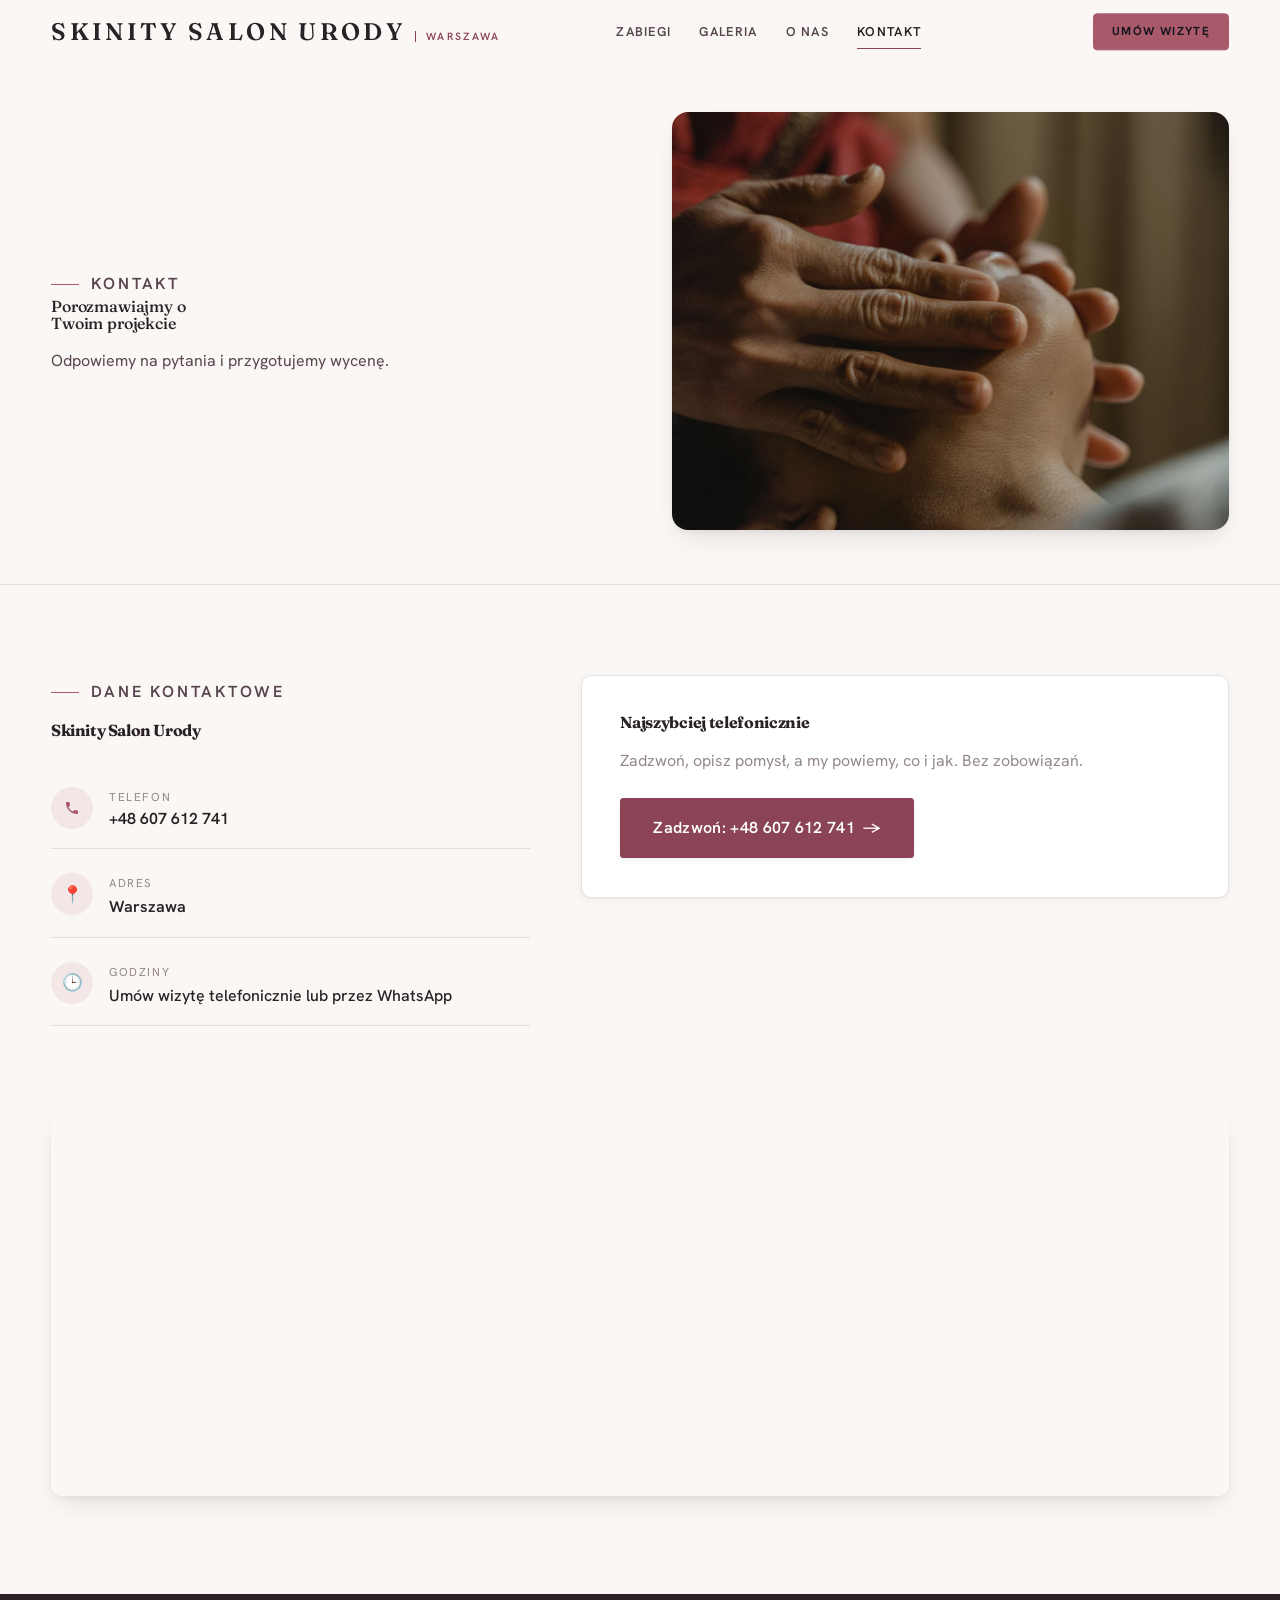
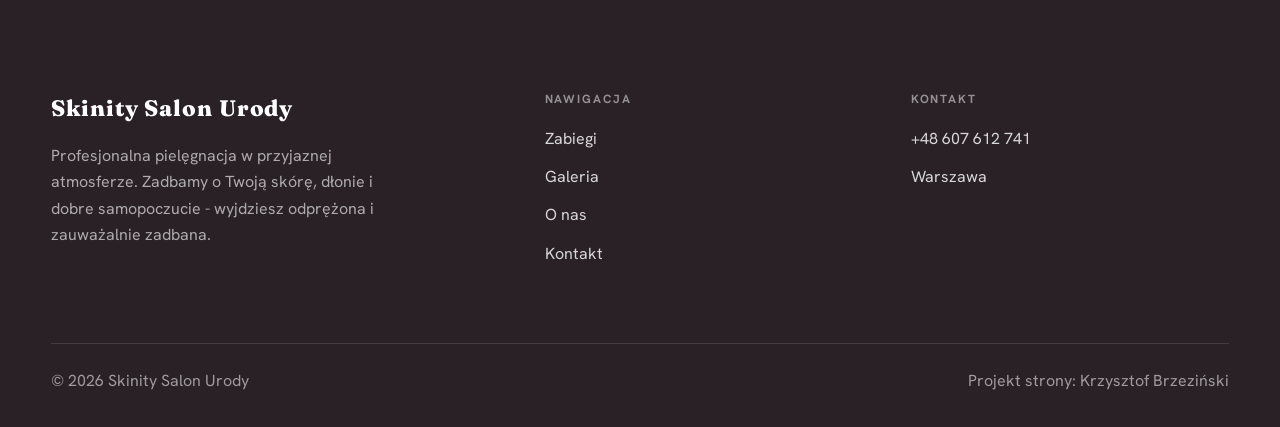
==== kontakt.html @ 59c6044d "Strona demo: skinity-salon-urody" ====
<!DOCTYPE html>
<html lang="pl">
<head>
<meta charset="UTF-8">
<meta name="viewport" content="width=device-width, initial-scale=1.0">
<title>Kontakt - Skinity Salon Urody</title>
<meta name="description" content="Kontakt Skinity Salon Urody - Warszawa">
<link rel="preconnect" href="https://fonts.googleapis.com">
<link rel="preconnect" href="https://fonts.gstatic.com" crossorigin>
<link href="https://fonts.googleapis.com/css2?family=Fraunces:wght@500;600;700&family=Hanken+Grotesk:wght@400;500;600&display=swap" rel="stylesheet">
<link rel="stylesheet" href="assets/styles.css">
</head>
<body>

<header class="nav">
  <div class="wrap nav-inner">
    <a class="brand" href="index.html"><span class="name">Skinity Salon Urody</span><span class="sub">Warszawa</span></a>
    <nav class="nav-links">
      <a href="oferta.html">Zabiegi</a>
      <a href="realizacje.html">Galeria</a>
      <a href="o-nas.html">O nas</a>
      <a href="kontakt.html" class="active">Kontakt</a>
      <a href="kontakt.html" class="btn btn-accent">Umów wizytę</a>
    </nav>
    <button class="nav-toggle" aria-label="Menu"><span></span><span></span><span></span></button>
  </div>
</header>

<section class="pagehead pagehead-soft">
  <div class="wrap">
    <figure class="ph-fig reveal"><img src="img/g14.jpg" alt="Skinity Salon Urody - Porozmawiajmy o Twoim projekcie" loading="lazy"></figure>
    <div class="ph-copy reveal">
      <span class="eyebrow">Kontakt</span>
      <h1>Porozmawiajmy o Twoim projekcie</h1>
      <p>Odpowiemy na pytania i przygotujemy wycenę.</p>
    </div>
  </div>
</section>
<section>
  <div class="wrap contact-grid">
    <div class="reveal">
      <span class="eyebrow">Dane kontaktowe</span>
      <h2 style="margin:var(--space-4) 0 var(--space-6)">Skinity Salon Urody</h2>
      <div class="info-list">
        <div class="info-row"><div class="ic"><svg class="ico-tel" width="16" height="16" viewBox="0 0 24 24" fill="none" aria-hidden="true"><path d="M6.6 10.8a15.5 15.5 0 0 0 6.6 6.6l2.2-2.2a1 1 0 0 1 1-.24 11.4 11.4 0 0 0 3.6.58 1 1 0 0 1 1 1V20a1 1 0 0 1-1 1A17 17 0 0 1 3 4a1 1 0 0 1 1-1h3.5a1 1 0 0 1 1 1c0 1.25.2 2.46.58 3.6a1 1 0 0 1-.25 1l-2.23 2.2Z" fill="currentColor"/></svg></div><div><div class="lbl">Telefon</div><a class="val" href="tel:+48607612741">+48 607 612 741</a></div></div>
        <div class="info-row"><div class="ic">📍</div><div><div class="lbl">Adres</div><div class="val">Warszawa</div></div></div>
        <div class="info-row"><div class="ic">🕒</div><div><div class="lbl">Godziny</div><div class="val" style="font-weight:500">Umów wizytę telefonicznie lub przez WhatsApp</div></div></div>
      </div>
    </div>
    <div class="reveal">
      <div class="form">
        <h3 style="margin-bottom:var(--space-4)">Najszybciej telefonicznie</h3>
        <p class="muted" style="margin-bottom:var(--space-5)">Zadzwoń, opisz pomysł, a my powiemy, co i jak. Bez zobowiązań.</p>
        <a href="tel:+48607612741" class="btn btn-accent" style="justify-content:center">Zadzwoń: +48 607 612 741 <span class="arr">→</span></a>
      </div>
    </div>
  </div>
</section>
<section style="padding-top:0">
  <div class="wrap reveal">
    <iframe class="map" title="Skinity Salon Urody - Warszawa" src="https://maps.google.com/maps?q=52.338577%2C20.8921676&z=15&output=embed" loading="lazy" referrerpolicy="no-referrer-when-downgrade"></iframe>
  </div>
</section>

<footer>
  <div class="wrap">
    <div class="foot-grid">
      <div class="foot-brand">
        <div class="name">Skinity Salon Urody</div>
        <p>Profesjonalna pielęgnacja w przyjaznej atmosferze. Zadbamy o Twoją skórę, dłonie i dobre samopoczucie - wyjdziesz odprężona i zauważalnie zadbana.</p>
      </div>
      <div class="foot-col">
        <h4>Nawigacja</h4>
        <a href="oferta.html">Zabiegi</a>
        <a href="realizacje.html">Galeria</a>
        <a href="o-nas.html">O nas</a>
        <a href="kontakt.html">Kontakt</a>
      </div>
      <div class="foot-col">
        <h4>Kontakt</h4>
        <a href="tel:+48607612741">+48 607 612 741</a>
        <p>Warszawa</p>
      </div>
    </div>
    <div class="foot-bot">
      <span>© 2026 Skinity Salon Urody</span>
      <span>Projekt strony: Krzysztof Brzeziński</span>
    </div>
  </div>
</footer>
<div class="sticky-reserve"><a class="sr-book" href="kontakt.html">Umów wizytę</a><a class="sr-call" href="tel:+48607612741" aria-label="Zadzwoń"><svg class="ico-tel" width="16" height="16" viewBox="0 0 24 24" fill="none" aria-hidden="true"><path d="M6.6 10.8a15.5 15.5 0 0 0 6.6 6.6l2.2-2.2a1 1 0 0 1 1-.24 11.4 11.4 0 0 0 3.6.58 1 1 0 0 1 1 1V20a1 1 0 0 1-1 1A17 17 0 0 1 3 4a1 1 0 0 1 1-1h3.5a1 1 0 0 1 1 1c0 1.25.2 2.46.58 3.6a1 1 0 0 1-.25 1l-2.23 2.2Z" fill="currentColor"/></svg></a></div>

<script src="assets/main.js"></script>
</body>
</html>
---- assets/styles.css ----
/* ============================================================
   STOLBASZ — premium, architektoniczny B2B fit-out
   Jasna paleta, zero brązu. System wg premium-web-craft.
   Projekt strony: Krzysztof Brzeziński
   ============================================================ */

:root{
  /* PALETA — jasna, architektoniczna, chłodna */
  --paper:#FBF7F4;          /* główne tło */
  --paper-2:#F1E7E4;        /* sekcje alternatywne (chłodny jasny szary) */
  --paper-3:#F1E7E4;        /* delikatne wypełnienia */
  --ink:#2A2126;            /* tekst główny — chłodny grafit */
  --ink-soft:#574550;       /* nagłówki drugorzędne */
  --muted:#94888C;          /* tekst poboczny */
  --line:rgba(42,33,38,.12);/* hairline */
  --accent:#A85A6B;         /* stonowany petrol-slate — jedyny akcent */
  --accent-d:#8A4456;
  --accent-soft:rgba(168,90,107,.10);
  --dark:#2A2126;           /* sekcje ciemne (stopka/CTA) */

  /* ODSTĘPY — skala 4/8 */
  --space-1:4px; --space-2:8px; --space-3:12px; --space-4:16px; --space-5:24px;
  --space-6:32px; --space-7:48px; --space-8:64px; --space-9:96px; --space-10:128px;

  /* TYPOGRAFIA — fluid clamp() */
  --text-sm:clamp(.82rem,.8rem+.1vw,.9rem);
  --text-base:clamp(1rem,.97rem+.15vw,1.1rem);
  --text-lg:clamp(1.12rem,1.05rem+.3vw,1.3rem);
  --text-h3:clamp(1.2rem,1.1rem+.5vw,1.5rem);
  --text-h2:clamp(1.9rem,1.5rem+1.9vw,2.8rem);
  --text-h1:clamp(2.6rem,1.9rem+3.6vw,4.6rem);

  /* PROMIENIE — architektoniczne, raczej ostre */
  --r-sm:3px; --r-md:6px; --r-lg:10px;

  /* RUCH */
  --ease:cubic-bezier(.25,.46,.45,.94); --dur:.24s;

  /* CIENIE — miękkie, warstwowe */
  --sh-sm:0 1px 2px rgba(16,24,32,.04), 0 2px 8px rgba(16,24,32,.05);
  --sh-md:0 2px 6px rgba(16,24,32,.05), 0 12px 28px -8px rgba(16,24,32,.12);
  --sh-lg:0 6px 14px rgba(16,24,32,.07), 0 26px 56px -18px rgba(16,24,32,.22);

  --hairline:1px solid var(--line);

  --font-display:'Fraunces',serif;
  --font-body:'Hanken Grotesk',sans-serif;
}

*{box-sizing:border-box;margin:0;padding:0}
html{scroll-behavior:smooth}
body{
  font-family:var(--font-body);
  font-size:var(--text-base);
  line-height:1.65;
  color:var(--ink);
  background:var(--paper);
  -webkit-font-smoothing:antialiased;
  text-rendering:optimizeLegibility;
}
img{max-width:100%;display:block}
a{color:inherit;text-decoration:none}

.wrap{width:min(92%,1180px);margin-inline:auto}
section{padding-block:clamp(52px,6.5vw,96px)}

h1,h2,h3{font-family:var(--font-display);font-weight:700;line-height:1.08;letter-spacing:-.02em;color:var(--ink)}
h1{font-size:var(--text-h1);letter-spacing:-.035em}
h2{font-size:var(--text-h2);letter-spacing:-.025em}
h3{font-size:var(--text-h3)}
p{max-width:65ch}

.eyebrow{
  font-family:var(--font-body);
  font-size:var(--text-sm);
  font-weight:600;
  letter-spacing:.18em;
  text-transform:uppercase;
  color:var(--accent);
  display:inline-flex;align-items:center;gap:var(--space-3);
}
.eyebrow::before{content:"";width:28px;height:1px;background:var(--accent);display:inline-block}

.muted{color:var(--muted)}
.lead{font-size:var(--text-lg);line-height:1.55;color:var(--ink-soft);max-width:50ch}

/* ---------- BUTTONS ---------- */
.btn{
  display:inline-flex;align-items:center;gap:var(--space-2);
  font-weight:600;font-size:var(--text-sm);letter-spacing:.02em;
  padding:var(--space-4) var(--space-6);
  border-radius:var(--r-sm);
  transition:transform var(--dur) var(--ease),box-shadow var(--dur) var(--ease),background var(--dur) var(--ease);
  cursor:pointer;border:1px solid transparent;
}
.btn-accent{background:var(--accent);color:#fff;box-shadow:var(--sh-sm)}
.btn-accent:hover{background:var(--accent-d);transform:translateY(-2px);box-shadow:var(--sh-md)}
.btn-accent:active{transform:translateY(0);box-shadow:var(--sh-sm)}
.btn-ghost{background:transparent;color:var(--ink);border-color:var(--line)}
.btn-ghost:hover{border-color:var(--accent);color:var(--accent);transform:translateY(-2px)}
.btn-light{background:#fff;color:var(--ink);box-shadow:var(--sh-sm)}
.btn-light:hover{transform:translateY(-2px);box-shadow:var(--sh-md)}
.btn .arr{transition:transform var(--dur) var(--ease)}
.btn:hover .arr{transform:translateX(4px)}

/* ---------- NAV ---------- */
.nav{
  position:sticky;top:0;z-index:50;
  background:color-mix(in srgb,var(--paper) 88%,transparent);
  backdrop-filter:saturate(140%) blur(10px);
  border-bottom:var(--hairline);
}
.nav-inner{display:flex;align-items:center;justify-content:space-between;height:72px}
.brand{display:flex;flex-direction:column;line-height:1}
.brand .name{font-family:var(--font-display);font-weight:800;font-size:1.35rem;letter-spacing:.04em}
.brand .sub{font-size:.62rem;letter-spacing:.34em;text-transform:uppercase;color:var(--muted);margin-top:5px}
.nav-links{display:flex;align-items:center;gap:var(--space-6)}
.nav-links a{font-size:var(--text-sm);font-weight:500;color:var(--ink-soft);position:relative;padding-block:4px;transition:color var(--dur) var(--ease)}
.nav-links a::after{content:"";position:absolute;left:0;bottom:0;width:0;height:1.5px;background:var(--accent);transition:width var(--dur) var(--ease)}
.nav-links a:hover,.nav-links a.active{color:var(--ink)}
.nav-links a:hover::after,.nav-links a.active::after{width:100%}
.nav-links .btn{padding:var(--space-2) var(--space-5)}
/* przyciski w nav: właściwy kolor (przebij .nav-links a) + bez podkreślenia */
.nav-links a.btn-accent{color:#fff}
.nav-links a.btn-ghost,.nav-links a.btn-light{color:var(--ink)}
.nav-links a.btn::after{display:none}
.nav-toggle{display:none;background:none;border:none;cursor:pointer;flex-direction:column;gap:5px;padding:8px}
.nav-toggle span{width:24px;height:2px;background:var(--ink);transition:var(--dur)}

/* ---------- HERO (split) ---------- */
.hero{position:relative;overflow:hidden;border-bottom:var(--hairline)}
.hero-grid{display:grid;grid-template-columns:1.05fr .95fr;gap:clamp(24px,4vw,60px);align-items:center;
  padding-block:clamp(36px,4.5vw,64px)}
.hero-copy .eyebrow{margin-bottom:var(--space-5)}
.hero-copy h1{margin-bottom:var(--space-5)}
.hero-copy .lead{margin-bottom:var(--space-7)}
.hero-actions{display:flex;flex-wrap:wrap;gap:var(--space-4)}
.hero-art{position:relative;aspect-ratio:4/3;border-radius:var(--r-lg);overflow:hidden;box-shadow:var(--sh-lg)}
.hero-art img{width:100%;height:100%;object-fit:cover}
.hero-art::after{content:"";position:absolute;inset:0;background:linear-gradient(180deg,transparent 55%,rgba(18,24,28,.28))}
.hero-badge{position:absolute;left:var(--space-5);bottom:var(--space-5);z-index:2;
  background:rgba(252,252,251,.94);backdrop-filter:blur(4px);
  border-radius:var(--r-md);padding:var(--space-4) var(--space-5);box-shadow:var(--sh-md);max-width:78%}
.hero-badge strong{display:block;font-family:var(--font-display);font-size:1rem;letter-spacing:-.01em}
.hero-badge span{font-size:var(--text-sm);color:var(--muted)}

/* ---------- HERO duży / kinowy (strona główna) ---------- */
.hero-cine{position:relative;min-height:clamp(560px,82vh,840px);min-height:clamp(560px,82svh,840px);display:flex;align-items:center;overflow:hidden;border-bottom:var(--hairline)}
.hero-cine>img{position:absolute;inset:0;width:100%;height:100%;object-fit:cover;z-index:0}
.hero-cine::after{content:"";position:absolute;inset:0;z-index:1;
  background:linear-gradient(95deg,rgba(13,18,23,.86) 0%,rgba(13,18,23,.64) 32%,rgba(13,18,23,.24) 62%,rgba(13,18,23,.04) 100%)}
.hero-cine .wrap{position:relative;z-index:2;padding-block:var(--space-8)}
.hero-cine .hero-copy{max-width:660px}
.hero-cine .eyebrow{color:#fff;margin-bottom:var(--space-5)}
.hero-cine .eyebrow::before{background:#fff}
.hero-cine h1{color:#fff;margin-bottom:var(--space-5);font-size:clamp(2.9rem,2rem+4.4vw,5.2rem)}
.hero-cine .lead{color:rgba(255,255,255,.92);max-width:48ch;margin-bottom:var(--space-7)}
.hero-cine .hero-actions{display:flex;flex-wrap:wrap;gap:var(--space-4)}
@media(max-width:680px){
  .hero-cine{min-height:clamp(520px,76vh,640px);min-height:clamp(520px,76svh,640px);align-items:flex-end}
  .hero-cine::after{background:linear-gradient(0deg,rgba(13,18,23,.9) 6%,rgba(13,18,23,.45) 55%,rgba(13,18,23,.25) 100%)}
  .hero-cine .wrap{padding-bottom:var(--space-9)}
}

/* full-bleed hero variant (podstrony) */
.pagehead{position:relative;min-height:46vh;min-height:46svh;display:flex;align-items:flex-end;overflow:hidden;border-bottom:var(--hairline)}
.pagehead img{position:absolute;inset:0;width:100%;height:100%;object-fit:cover}
.pagehead::after{content:"";position:absolute;inset:0;background:linear-gradient(180deg,rgba(18,24,28,.25),rgba(18,24,28,.62))}
.pagehead .wrap{position:relative;z-index:2;padding-block:var(--space-9);color:#fff}
.pagehead h1{color:#fff;max-width:18ch}
.pagehead .eyebrow{color:#fff}
.pagehead .eyebrow::before{background:#fff}
.pagehead p{color:rgba(255,255,255,.86);margin-top:var(--space-4);max-width:54ch}

/* ---------- STRIP (pasek skrótów / liczby) ---------- */
.strip{background:var(--dark);color:#fff}
.strip .wrap{display:grid;grid-template-columns:repeat(4,1fr);gap:var(--space-6);padding-block:var(--space-8)}
.strip .item .k{font-family:var(--font-display);font-size:clamp(1.6rem,1.2rem+1.4vw,2.4rem);font-weight:800;letter-spacing:-.02em;color:#fff}
.strip .item .v{font-size:var(--text-sm);color:rgba(255,255,255,.66);margin-top:var(--space-2);line-height:1.45}
.strip .item{border-left:2px solid var(--accent);padding-left:var(--space-5)}

/* ---------- SECTION HEAD ---------- */
.head{max-width:48rem;margin-bottom:var(--space-8)}
.head.center{margin-inline:auto;text-align:center}
.head .eyebrow{margin-bottom:var(--space-4)}
.head h2{margin-bottom:var(--space-4)}
.head p{color:var(--muted);font-size:var(--text-lg);line-height:1.55}
.head.center p{margin-inline:auto}

/* ---------- INTRO SPLIT ---------- */
.split{display:grid;grid-template-columns:.92fr 1.08fr;gap:clamp(28px,5vw,80px);align-items:center}
.split.rev{grid-template-columns:1.08fr .92fr}
.split.rev .split-art{order:-1}
.split-art{position:relative;aspect-ratio:5/4;border-radius:var(--r-lg);overflow:hidden;box-shadow:var(--sh-lg)}
.split-art img{width:100%;height:100%;object-fit:cover}
.split-copy h2{margin-bottom:var(--space-5)}
.split-copy p+p{margin-top:var(--space-4)}
.split-copy .btn{margin-top:var(--space-6)}

/* ---------- SERVICES (zakres) ---------- */
.svc-grid{display:grid;grid-template-columns:repeat(auto-fit,minmax(280px,1fr));gap:var(--space-5)}
.svc{background:#fff;border:var(--hairline);border-radius:var(--r-md);padding:var(--space-7) var(--space-6);
  transition:transform var(--dur) var(--ease),box-shadow var(--dur) var(--ease),border-color var(--dur) var(--ease);
  position:relative;overflow:hidden}
.svc::before{content:"";position:absolute;left:0;top:0;width:3px;height:0;background:var(--accent);transition:height var(--dur) var(--ease)}
.svc:hover{transform:translateY(-4px);box-shadow:var(--sh-md);border-color:transparent}
.svc:hover::before{height:100%}
.svc .ic{font-family:var(--font-display);font-size:.8rem;font-weight:700;letter-spacing:.12em;color:var(--accent);margin-bottom:var(--space-4)}
.svc h3{margin-bottom:var(--space-3);font-size:1.22rem}
.svc p{color:var(--muted);font-size:var(--text-base);line-height:1.6}

/* big detailed service rows */
.svc-row{display:grid;grid-template-columns:.8fr 1.2fr;gap:clamp(20px,4vw,60px);align-items:center;padding-block:var(--space-8)}
.svc-row+.svc-row{border-top:var(--hairline)}
.svc-row.rev{grid-template-columns:1.2fr .8fr}
.svc-row.rev .svc-row-art{order:-1}
.svc-row-art{aspect-ratio:4/3;border-radius:var(--r-md);overflow:hidden;box-shadow:var(--sh-md)}
.svc-row-art img{width:100%;height:100%;object-fit:cover}
.svc-row h3{font-size:1.5rem;margin-bottom:var(--space-4)}
.svc-row .num{font-family:var(--font-display);font-size:.85rem;font-weight:700;letter-spacing:.14em;color:var(--accent);display:block;margin-bottom:var(--space-3)}
.svc-row ul{list-style:none;margin-top:var(--space-4);display:flex;flex-direction:column;gap:var(--space-2)}
.svc-row li{position:relative;padding-left:var(--space-5);color:var(--muted);font-size:var(--text-base)}
.svc-row li::before{content:"";position:absolute;left:0;top:.62em;width:8px;height:1px;background:var(--accent)}

/* ---------- GALLERY (realizacje) ---------- */
.gallery{display:grid;grid-template-columns:repeat(12,1fr);gap:var(--space-4);grid-auto-rows:200px}
/* GALERIA MASONRY — pionowe zdjęcia (portrety beauty/wellness) bez przycinania: kolumny, height auto */
.gallery-masonry{column-count:3;column-gap:var(--space-4)}
@media(max-width:900px){.gallery-masonry{column-count:2}}
@media(max-width:560px){.gallery-masonry{column-count:1}}
.gallery-masonry .m-tile{break-inside:avoid;margin:0 0 var(--space-4);padding:0;position:relative;overflow:hidden;border-radius:var(--r-md);border:1px solid var(--line)}
.gallery-masonry .m-tile img{width:100%;height:auto;display:block}
.gallery-masonry .m-tile .cap{position:absolute;left:0;right:0;bottom:0;padding:var(--space-4);color:#fff;background:linear-gradient(0deg,rgba(0,0,0,.55),transparent);font-size:var(--text-sm)}
.tile{position:relative;overflow:hidden;border-radius:var(--r-md);box-shadow:var(--sh-sm);
  transition:transform var(--dur) var(--ease),box-shadow var(--dur) var(--ease)}
.tile img{width:100%;height:100%;object-fit:cover;transition:transform .6s var(--ease)}
.tile:hover{box-shadow:var(--sh-md)}
.tile:hover img{transform:scale(1.05)}
.tile .cap{position:absolute;left:0;right:0;bottom:0;padding:var(--space-5) var(--space-4) var(--space-4);
  background:linear-gradient(transparent,rgba(18,24,28,.78));color:#fff;
  font-size:var(--text-sm);font-weight:600;letter-spacing:.01em;
  opacity:0;transform:translateY(8px);transition:var(--dur) var(--ease)}
.tile:hover .cap{opacity:1;transform:translateY(0)}
.tile .cap small{display:block;font-weight:400;opacity:.78;letter-spacing:.04em;text-transform:uppercase;font-size:.66rem;margin-top:3px}
/* bento spans */
.t-wide{grid-column:span 6}
.t-tall{grid-column:span 6;grid-row:span 2}
.t-std{grid-column:span 6}
.t-third{grid-column:span 4}
.t-two3{grid-column:span 8}

/* ---------- TRUST / WIARYGODNOŚĆ ---------- */
.trust{background:var(--paper-2)}
.trust-grid{display:grid;grid-template-columns:repeat(auto-fit,minmax(240px,1fr));gap:var(--space-5);margin-top:var(--space-7)}
.trust-card{background:#fff;border-radius:var(--r-md);padding:var(--space-7) var(--space-6);box-shadow:var(--sh-sm);border-top:3px solid var(--accent)}
.trust-card .big{font-family:var(--font-display);font-size:clamp(1.8rem,1.3rem+1.6vw,2.6rem);font-weight:800;letter-spacing:-.02em;color:var(--ink);line-height:1}
.trust-card h3{font-size:1.12rem;margin:var(--space-3) 0 var(--space-2)}
.trust-card p{color:var(--muted);font-size:var(--text-base);line-height:1.55}

/* ---------- CTA band ---------- */
.cta{background:var(--dark);color:#fff;position:relative;overflow:hidden}
.cta .wrap{display:grid;grid-template-columns:1.4fr .6fr;gap:var(--space-7);align-items:center;position:relative;z-index:2}
.cta h2{color:#fff;max-width:20ch}
.cta p{color:rgba(255,255,255,.74);margin-top:var(--space-4)}
.cta-actions{display:flex;flex-direction:column;gap:var(--space-3);align-items:flex-start}
.cta::before{content:"";position:absolute;right:-80px;top:-80px;width:360px;height:360px;border-radius:50%;
  background:radial-gradient(circle,var(--accent-soft),transparent 70%)}

/* ---------- CONTACT ---------- */
.contact-grid{display:grid;grid-template-columns:.85fr 1.15fr;gap:clamp(28px,4vw,56px);align-items:start}
.info-list{display:flex;flex-direction:column;gap:var(--space-2)}
.info-row{display:flex;gap:var(--space-4);align-items:flex-start;padding-block:var(--space-4);border-bottom:var(--hairline)}
.info-row .ic{flex:none;width:42px;height:42px;display:grid;place-items:center;border-radius:50%;
  background:var(--accent-soft);color:var(--accent);font-size:1.05rem}
.info-row .lbl{font-size:.72rem;letter-spacing:.14em;text-transform:uppercase;color:var(--muted)}
.info-row .val{font-weight:600;font-size:var(--text-base);margin-top:2px}
.info-row a.val:hover{color:var(--accent)}
.map{border:none;border-radius:var(--r-lg);box-shadow:var(--sh-md);width:100%;height:100%;min-height:380px;filter:grayscale(.2) contrast(1.02)}
.form{background:#fff;border:var(--hairline);border-radius:var(--r-lg);padding:clamp(24px,3vw,40px);box-shadow:var(--sh-sm)}
.form .fld{margin-bottom:var(--space-5)}
.form label{display:block;font-size:var(--text-sm);font-weight:600;margin-bottom:var(--space-2)}
.form input,.form textarea{width:100%;font-family:inherit;font-size:var(--text-base);color:var(--ink);
  padding:var(--space-4);border:var(--hairline);border-radius:var(--r-sm);background:var(--paper);transition:border-color var(--dur)}
.form input:focus,.form textarea:focus{outline:none;border-color:var(--accent);background:#fff}
.form textarea{resize:vertical;min-height:120px}
.form .note{font-size:var(--text-sm);color:var(--muted);margin-top:var(--space-3)}

/* ---------- FOOTER ---------- */
footer{background:var(--dark);color:#fff;padding-block:var(--space-9) var(--space-6)}
.foot-grid{display:grid;grid-template-columns:1.4fr 1fr 1fr;gap:var(--space-7);margin-bottom:var(--space-8)}
.foot-brand .name{font-family:var(--font-display);font-weight:800;font-size:1.4rem;letter-spacing:.04em}
.foot-brand p{color:rgba(255,255,255,.62);margin-top:var(--space-4);font-size:var(--text-base);max-width:38ch}
.foot-col h4{font-size:.74rem;letter-spacing:.16em;text-transform:uppercase;color:rgba(255,255,255,.5);margin-bottom:var(--space-4)}
.foot-col a,.foot-col p{display:block;color:rgba(255,255,255,.82);font-size:var(--text-base);margin-bottom:var(--space-3)}
.foot-col a:hover{color:#fff}
.foot-bot{border-top:1px solid rgba(255,255,255,.12);padding-top:var(--space-5);display:flex;justify-content:space-between;flex-wrap:wrap;gap:var(--space-3);
  font-size:var(--text-sm);color:rgba(255,255,255,.55)}
.foot-bot a:hover{color:#fff}

/* ---------- REVEAL ---------- */
.reveal{opacity:0;transform:translateY(22px);transition:opacity .6s var(--ease),transform .6s var(--ease)}
.reveal.in{opacity:1;transform:none}

/* ---------- RESPONSIVE ---------- */
@media(max-width:920px){
  .hero-grid,.split,.split.rev,.svc-row,.svc-row.rev,.cta .wrap,.contact-grid,.foot-grid{grid-template-columns:1fr}
  .split.rev .split-art,.svc-row.rev .svc-row-art{order:0}
  .hero-art{aspect-ratio:16/10;max-height:420px}
  .strip .wrap{grid-template-columns:repeat(2,1fr);gap:var(--space-7)}
  .gallery{grid-auto-rows:180px}
  .t-wide,.t-tall,.t-std,.t-third,.t-two3{grid-column:span 6}
  .t-tall{grid-row:span 1}
  .cta-actions{flex-direction:row;flex-wrap:wrap}
  .foot-grid{gap:var(--space-6)}
}
@media(max-width:680px){
  .nav-links{position:fixed;inset:72px 0 auto 0;background:var(--paper);flex-direction:column;align-items:stretch;
    gap:0;padding:var(--space-4) 6%;border-bottom:var(--hairline);box-shadow:var(--sh-md);
    transform:translateY(-120%);transition:transform var(--dur) var(--ease)}
  .nav-links.open{transform:translateY(0)}
  .nav-links a{padding-block:var(--space-4);border-bottom:var(--hairline)}
  .nav-links .btn{margin-top:var(--space-3);justify-content:center}
  .nav-toggle{display:flex}
  .strip .wrap{grid-template-columns:1fr}
  .gallery{grid-template-columns:repeat(6,1fr)}
  .foot-grid{grid-template-columns:1fr}
}
@media(prefers-reduced-motion:reduce){
  *{animation-duration:.01ms!important;transition:none!important}
  .reveal{opacity:1!important;transform:none!important}
  html{scroll-behavior:auto}
}

/* ============================================================
   PREMIUM LAYER — destylat deep-researchu branż (anty-AI, spokój).
   Zmienne STOLBASZ (--accent/--ink/--paper/--line/--dark). Ruch ledwo
   zauważalny, krzywa cubic-bezier(.16,.84,.44,1); prefers-reduced-motion
   pokryte blanketem wyżej. Karty hairline zamiast cieni = #1 sygnał „nie-AI".
   ============================================================ */

/* więcej oddechu między sekcjami (liderzy: 110-130px) */
section{padding-block:clamp(64px,8vw,128px)}

/* 1) Aksamitny reveal — dłuższa, miękka krzywa zamiast „skoku" */
.reveal{transition:opacity .9s cubic-bezier(.16,.84,.44,1),transform .9s cubic-bezier(.16,.84,.44,1);will-change:opacity,transform}
/* stagger TYLKO w galerii (tam pozycja = porządek dzieci) */
.gallery .reveal:nth-child(2){transition-delay:.07s}
.gallery .reveal:nth-child(3){transition-delay:.14s}
.gallery .reveal:nth-child(4){transition-delay:.21s}
.gallery .reveal:nth-child(5){transition-delay:.28s}
.gallery .reveal:nth-child(6){transition-delay:.35s}

/* 2) Hero STATYCZNY na .hero-cine — Ken Burns CAŁKIEM WYŁĄCZONY 26.06 (3. zgłoszenie Szymona).
   GENEZA: animowanie scale na <img> hero z teksturami (cegły/framugi) re-samplinguje obraz
   klatka po klatce → na części ekranów drobne drganie/shimmer = „heroshot się trzęsie".
   translateY usunięto wcześniej, scale-only + will-change/GPU NIE wystarczyły do GWARANCJI gładkości.
   Krzysztof zażądał pewności („make sure, że błąd się nie pojawi") > efekt. Zero animacji = 0% drgania.
   Delikatny zoom zostaje TYLKO w pełnoekranowych hero gastro/studio (hg-bg/hs-bg — tło, inny
   mechanizm, chwalone, nigdy nie zgłaszane). NIE wracać do KB na .hero-cine bez realnego testu
   na sprzęcie klienta — to ryzyko regresji „trzęsienia”. */
/* BEZPIECZNY "wow" na hero = jednorazowy FADE-IN (opacity), nie zoom.
   opacity nie dotyka bitmapy → gładkie na KAŻDYM zdjęciu/ekranie/GPU, zero ryzyka migotania.
   Geometryczny ruch (scale/translate) na .hero-cine jest ZAKAZANY (bramka pilnuje). */
@keyframes heroFade{from{opacity:0}to{opacity:1}}
.hero-cine>img{transform:none;animation:heroFade 1.1s ease-out both}

/* 3) Akcentowy hairline pod nagłówkiem sekcji, który „rysuje się" przy wejściu */
.head h2{position:relative;padding-bottom:18px}
.head h2::after{content:"";position:absolute;left:0;bottom:0;height:1px;width:0;background:var(--accent);transition:width 1s cubic-bezier(.16,.84,.44,1) .15s}
.head.center h2::after{left:50%;transform:translateX(-50%)}
.head.reveal.in h2::after,.head.center.reveal.in h2::after{width:54px}

/* 4) Karty HAIRLINE zamiast cieni/zaokrągleń (najmocniejszy anty-AI detal) */
.svc{background:transparent;border:1px solid var(--line);border-radius:var(--r-sm);box-shadow:none}
.svc:hover{box-shadow:none;border-color:var(--accent);transform:translateY(-3px)}
.trust-card{background:transparent;box-shadow:none;border:1px solid var(--line);border-top:2px solid var(--accent);border-radius:var(--r-sm)}
.tile{box-shadow:none;border-radius:var(--r-sm)}
.tile:hover{box-shadow:none}

/* 5) Sticky-nav kondensuje się po przewinięciu (sygnał dopracowania) */
.nav{transition:box-shadow .4s ease,background .4s ease}
.nav.is-stuck{box-shadow:0 1px 0 var(--line),0 14px 30px -24px rgba(0,0,0,.45)}
.nav-inner{transition:height .35s var(--ease)}
.nav.is-stuck .nav-inner{height:60px}

/* 6) MANIFESTO — pełnoekranowy cytat-bohater (zastępuje generyczne „Dlaczego my") */
.manifesto{background:var(--paper-2);text-align:center}
.manifesto .wrap{max-width:60rem}
.manifesto p{font-family:var(--font-display);font-style:italic;font-size:clamp(1.6rem,1rem+2.4vw,2.8rem);line-height:1.32;color:var(--ink-soft);margin-inline:auto;max-width:26ch;position:relative;padding-top:var(--space-8)}
.manifesto p::before{content:"";position:absolute;top:0;left:50%;transform:translateX(-50%);width:54px;height:1px;background:var(--accent)}
.manifesto p span{color:var(--accent);font-style:italic}

/* 7) GATEWAYS — 3 duże bramy-zdjęcia (zamiast paska menu usług) */
.gateways{display:grid;grid-template-columns:repeat(3,1fr);gap:var(--space-4)}
.gateway{position:relative;aspect-ratio:3/4;overflow:hidden;border-radius:var(--r-sm);display:block}
.gateway img{width:100%;height:100%;object-fit:cover;transition:transform .8s var(--ease),filter .5s var(--ease)}
.gateway::after{content:"";position:absolute;inset:0;background:linear-gradient(180deg,transparent 38%,rgba(18,24,28,.74))}
.gateway:hover img{transform:scale(1.05);filter:brightness(1.05)}
.gateway .g-ttl{position:absolute;left:0;right:0;bottom:0;z-index:2;padding:var(--space-6) var(--space-5);color:#fff;font-family:var(--font-display);font-size:1.45rem;letter-spacing:-.01em;line-height:1.15}
.gateway .g-ttl small{display:block;font-family:var(--font-body);font-size:var(--text-sm);font-weight:400;opacity:.82;letter-spacing:.03em;margin-top:5px}
@media(max-width:760px){.gateways{grid-template-columns:1fr}.gateway{aspect-ratio:16/10}}

/* 8) LOGO klienta w nagłówku (gdy podane --logo) */
.brand-logo{height:40px;width:auto;max-width:220px;object-fit:contain;display:block}
.nav.is-stuck .brand-logo{height:34px}
@media(max-width:680px){.brand-logo{height:32px}}

/* === rodzina: wellness === */
/* ============================================================
   RODZINA: WELLNESS (beauty / spa / head spa / masaż / kosmetologia)
   Doklejane NA WIERZCH base.css. Skin beauty (Fraunces + śliwka) lub spa (Marcellus + złoto).
   Filozofia: ATMOSFERA + ZADBANIE O SIEBIE + "Umów wizytę". Miękko, zmysłowo, spokojnie.
   Tokeny TYLKO istniejące. Ceny/zabiegi/specjaliści/before-after tylko realne.
   ============================================================ */

/* --- Miększe, eleganckie karty --- */
.svc,.trust-card,.tile,.gateway,.split-art,.svc-row-art{border-radius:var(--r-lg)}

/* --- CENNIK / ZABIEGI (kategorie; ceny tylko gdy realne) - reuzyte z gastro --- */
.menu-sec{background:var(--paper-2)}
.menu-cats{display:grid;grid-template-columns:repeat(2,1fr);gap:var(--space-7) var(--space-8);max-width:62rem;margin:0 auto}
.menu-cat{border-top:1px solid var(--accent);padding-top:var(--space-4)}
.menu-cat h3{font-family:var(--font-display);font-size:1.35rem;letter-spacing:.01em;margin-bottom:var(--space-3)}
.menu-cat p{color:var(--muted);font-size:var(--text-base);line-height:1.65}
.menu-note{text-align:center;color:var(--muted);font-size:var(--text-sm);margin-top:var(--space-8);max-width:52ch;margin-inline:auto}
@media(max-width:760px){.menu-cats{grid-template-columns:1fr;gap:var(--space-6)}}

/* --- ZESPÓŁ / SPECJALISTKI (renderowane TYLKO z realnych danych) - reuzyte z kliniki --- */
.zespol-grid{display:grid;grid-template-columns:repeat(auto-fit,minmax(15rem,1fr));gap:var(--space-6)}
.doc{margin:0;background:var(--paper);border:1px solid var(--line);border-radius:var(--r-lg);overflow:hidden;
  transition:transform .3s var(--ease),box-shadow .3s var(--ease)}
.doc:hover{transform:translateY(-5px);box-shadow:var(--sh-md)}
.doc-photo{aspect-ratio:4/5;overflow:hidden;background:var(--paper-2)}
.doc-photo img{width:100%;height:100%;object-fit:cover;transition:transform .6s var(--ease)}
.doc:hover .doc-photo img{transform:scale(1.04)}
.doc figcaption{padding:var(--space-5)}
.doc-role{display:inline-block;font-size:.72rem;font-weight:700;letter-spacing:.14em;text-transform:uppercase;
  color:var(--accent);margin-bottom:var(--space-2)}
.doc-name{font-family:var(--font-display);font-size:1.15rem;margin-bottom:var(--space-2);line-height:1.2}
.doc-bio{color:var(--muted);font-size:var(--text-sm);line-height:1.55}

/* --- STICKY "Umów wizytę" (mobile) --- */
.sticky-reserve{display:none}
@media(max-width:820px){
  .sticky-reserve{display:flex;position:fixed;left:0;right:0;bottom:0;z-index:90;
    background:var(--line);box-shadow:0 -6px 20px -10px rgba(0,0,0,.4)}
  .sticky-reserve a{padding:15px 8px;text-align:center;font-weight:700;font-size:.95rem;letter-spacing:.01em}
  .sr-book{flex:1;background:var(--accent);color:#fff}
  .sr-call{width:60px;background:var(--paper);color:var(--ink);font-size:1.15rem;border-left:1px solid var(--line)}
  body{padding-bottom:56px}
}

/* ============================================================
   FAZA 3 - OSOBNY UKŁAD WELLNESS (research wf_840d7930 + krytyka z policzonym WCAG). Doklejane na wierzch.
   Tożsamość: SPOKÓJ / ODDECH / ZMYSŁOWOŚĆ - jasno, miękko, editorialowo. Przeciwieństwo techniki DOM i dramatu AUTO.
   ============================================================ */

/* --- P0 KONTRAST (krytyka policzyła WCAG na skórkach): naprawy, bo predeploy NIE testuje kontrastu --- */
/* CTA na akcencie: spa złoto #B0894B + biel = 3.22 FAIL -> tło accent-d (ciemniejsze) = PASS */
.btn-accent{background:var(--accent-d);border-color:var(--accent-d);color:#fff}
.btn-accent:hover{background:var(--accent);border-color:var(--accent);color:#fff}
.sticky-reserve .sr-book{background:var(--accent-d);color:#fff}
/* eyebrow TEKST = ink-soft (akcent jako tekst na cream pada 2.5-2.9); kreska ::before zostaje akcentowa (dekoracja) */
.eyebrow{color:var(--ink-soft)}
.eyebrow::before{background:var(--accent)}
/* opisy mutedem na paper-2 padają (2.8-2.9) -> ink-soft */
.menu-cat p,.menu-note,.doc-bio,.cn-desc,.ryt-copy p{color:var(--ink-soft)}

/* --- Miękkie krzywizny: cap 16px (nie 22 = "karta z apki"); delikatny hover (bez ostrego lift) --- */
.svc,.trust-card,.tile,.gateway,.split-art,.svc-row-art,.doc,.hs-fig,.ph-fig{border-radius:16px}
.doc:hover{transform:translateY(-3px);box-shadow:var(--sh-sm)}
section{padding-block:clamp(74px,10vh,124px)}   /* nieco więcej oddechu niż reszta rodzin */

/* (NAV usunięty - generuje go silnik multipage.py: _nav_css + sekcja "NAV NOBU (silnik): wellness") */

/* === HERO WELLNESS: editorial SPLIT na bieli, zdjęcie OPRAWIONE (offset passe-partout), STATYCZNE (bez Ken Burns) === */
.hero-spa{position:relative;background:var(--paper);padding-top:clamp(6.5rem,12vh,9rem);padding-bottom:clamp(3rem,8vh,6rem)}
.hero-spa .wrap{display:grid;grid-template-columns:1.05fr 1fr;gap:clamp(2rem,5vw,5rem);align-items:center}
.hs-copy{max-width:46ch}
.hs-claim{font-family:var(--font-display);font-weight:500;line-height:1.06;letter-spacing:-.005em;
  font-size:clamp(2.3rem,1.7rem+3vw,3.9rem);color:var(--ink);margin:var(--space-4) 0 var(--space-5)}
.hs-lead{color:var(--ink-soft);font-size:var(--text-lg);line-height:1.6;max-width:44ch;margin-bottom:var(--space-7)}
.hs-cta{border-radius:999px}
.hs-rating{margin-top:var(--space-5);color:var(--ink-soft);font-weight:600;letter-spacing:.01em;font-size:var(--text-sm)}
.hs-fig{position:relative;aspect-ratio:4/5;border-radius:16px;overflow:hidden;box-shadow:var(--sh-lg);isolation:isolate}
.hs-fig img{width:100%;height:100%;object-fit:cover;display:block}   /* hero = EAGER (bez lazy), STATYCZNE - bez animacji scale */
.hs-fig::after{content:"";position:absolute;inset:0;border:1px solid rgba(255,255,255,.5);border-radius:16px;pointer-events:none} /* delikatne passe-partout wewnątrz */
.hero-spa::before{content:"";position:absolute;right:clamp(1rem,4vw,3rem);top:clamp(5.5rem,11vh,8rem);bottom:clamp(2.5rem,7vh,5rem);
  width:min(38%,30rem);border:1px solid color-mix(in srgb,var(--accent) 40%,transparent);border-radius:16px;transform:translate(14px,14px);z-index:0;pointer-events:none} /* offsetowa ramka „matted print" za zdjęciem - sygnatura, nie zwykły split */
.hero-spa .wrap{position:relative;z-index:1}
@media(max-width:860px){
  .hero-spa .wrap{grid-template-columns:1fr;gap:var(--space-7)}
  .hs-fig{aspect-ratio:5/4;order:-1}
  .hero-spa::before{display:none}                /* offset-ramka tylko desktop (anty horizontal-scroll na mobile) */
}

/* === RYTUAŁ: naprzemienne editorialowe wiersze (zdjęcie + duży serif-numerał), hairline między - WŁASNY układ === */
.ryt-list{margin-top:var(--space-8);display:flex;flex-direction:column}
.ryt-row{display:grid;grid-template-columns:1fr 1fr;gap:clamp(1.6rem,4vw,4rem);align-items:center;
  padding-block:clamp(2rem,4vh,3.2rem);border-top:1px solid var(--line)}
.ryt-row:last-child{border-bottom:1px solid var(--line)}
.ryt-row:nth-child(even) .ryt-fig{order:2}        /* naprzemienność: zdjęcie raz lewo raz prawo */
.ryt-fig{margin:0;aspect-ratio:5/4;border-radius:16px;overflow:hidden;background:var(--paper-2)}
.ryt-fig img{width:100%;height:100%;object-fit:cover}
.ryt-no{display:block;font-family:var(--font-display);font-weight:500;font-size:clamp(2.4rem,4vw,3.6rem);
  line-height:1;color:var(--accent);opacity:.55;margin-bottom:var(--space-3)}
.ryt-copy h3{font-family:var(--font-display);font-weight:500;font-size:clamp(1.4rem,2.4vw,1.9rem);letter-spacing:-.01em;margin-bottom:var(--space-3)}
.ryt-copy p{font-size:var(--text-base);line-height:1.65;max-width:42ch}
@media(max-width:760px){.ryt-row{grid-template-columns:1fr;gap:var(--space-5)}.ryt-row .ryt-fig{order:-1!important}}

/* === CENNIK WELLNESS: editorialowa LISTA zabiegów (wiersze hairline), NIE siatka gastro === */
.cennik{max-width:60rem;margin:var(--space-8) auto 0;display:flex;flex-direction:column}
.cennik-row{display:grid;grid-template-columns:minmax(12rem,1fr) 1.6fr;gap:clamp(1rem,3vw,3rem);
  padding-block:var(--space-5);border-top:1px solid var(--line);align-items:baseline}
.cennik-row:last-child{border-bottom:1px solid var(--line)}
.cn-name h3{font-family:var(--font-display);font-weight:500;font-size:1.3rem;letter-spacing:-.005em;line-height:1.2}
.cn-desc{color:var(--ink-soft);font-size:var(--text-base);line-height:1.6}
@media(max-width:680px){.cennik-row{grid-template-columns:1fr;gap:var(--space-2)}}

/* === PAGEHEAD JASNY (wellness): cream + ink + zdjęcie oprawione (reset ciemnego base .pagehead) === */
.pagehead-soft{min-height:0;overflow:visible;background:var(--paper);border-bottom:1px solid var(--line);
  padding-top:clamp(7rem,12vh,9.5rem);padding-bottom:clamp(2.5rem,6vh,4.5rem);display:block}
.pagehead-soft::after{display:none}
.pagehead-soft .wrap{position:relative;z-index:1;display:grid;grid-template-columns:1fr 1fr;gap:clamp(2rem,5vw,4.5rem);
  align-items:center;color:var(--ink);padding-block:0}
.pagehead-soft h1{color:var(--ink);font-family:var(--font-display);font-weight:500;letter-spacing:-.01em;max-width:16ch}
.pagehead-soft .eyebrow{color:var(--ink-soft)}
.pagehead-soft .eyebrow::before{background:var(--accent)}
.pagehead-soft p{color:var(--ink-soft);margin-top:var(--space-4);max-width:46ch}
.pagehead-soft .ph-fig{margin:0;aspect-ratio:4/3;border-radius:16px;overflow:hidden;box-shadow:var(--sh-md)}
.pagehead-soft .ph-fig img{width:100%;height:100%;object-fit:cover}
.pagehead-soft .ph-copy{order:-1}   /* figure PIERWSZE w DOM (blur-guard) -> copy wizualnie z lewej przez order */
@media(max-width:860px){.pagehead-soft .wrap{grid-template-columns:1fr}.pagehead-soft .ph-copy{order:0}.pagehead-soft .ph-fig{aspect-ratio:16/10}}

/* === VOUCHER: miękki blush-band (JEDEN akcentowy band na stronie, nie co druga sekcja) === */
.voucher{background:color-mix(in srgb,var(--accent) 9%,var(--paper));text-align:center}
.voucher h2{font-family:var(--font-display);font-weight:500}
.voucher .wrap{max-width:52rem}

/* === RYTM TŁA: cennik wraca na cream (nie paper-2), żeby blush-voucher był jedynym akcentem === */
.menu-sec{background:var(--paper)}

/* === NAV NOBU (silnik): wellness === */
.nav{position:fixed;left:0;right:0;backdrop-filter:none;border-bottom:1px solid transparent;z-index:100;transition:transform .35s var(--ease),background .35s ease,box-shadow .35s ease}
.nav.nav-hidden{transform:translateY(-100%)}
.nav.is-stuck{background:transparent;box-shadow:none;border-bottom-color:transparent}
.nav.is-stuck .nav-inner{height:64px}
.nav .brand{flex-direction:row;align-items:baseline;gap:.6rem;line-height:1}
.nav .brand .name{font-family:var(--font-display);font-weight:600;font-size:1.5rem;text-transform:uppercase;letter-spacing:.14em}
.nav .brand .sub{margin-top:0;padding-left:.65rem;border-left:1px solid currentColor;font-size:.66rem;font-weight:600;letter-spacing:.22em;text-transform:uppercase}
.nav .nav-links a{font-size:.8rem;font-weight:600;text-transform:uppercase;letter-spacing:.1em;padding-block:6px}
.nav .nav-links a::after{height:1px}
.nav .nav-links a.btn-accent{font-size:.73rem;font-weight:700;text-transform:uppercase;letter-spacing:.12em;padding:.5rem 1.1rem;border-radius:4px;box-shadow:none}
.nav .nav-links a.btn-accent:hover{transform:none;box-shadow:none}
.nav .nav-links a.btn-accent{background:var(--accent);border:1px solid var(--accent);color:#14171c}
.nav .nav-links a.btn-accent:hover{background:var(--accent);border-color:var(--accent);color:#14171c;filter:brightness(1.07)}
.nav{background:color-mix(in srgb,var(--paper) 82%,transparent);backdrop-filter:saturate(140%) blur(10px)}
.nav .brand .name{color:var(--ink)}
.nav .brand .sub{color:var(--accent-d)}
.nav .nav-links a:not(.btn-accent){color:var(--ink-soft)}
.nav .nav-links a:not(.btn-accent):hover,.nav .nav-links a.active:not(.btn-accent){color:var(--ink)}
.nav .nav-links a:not(.btn-accent)::after{background:var(--accent-d)}
.nav .nav-toggle span{background:var(--ink)}
.nav.nav-solid{background:color-mix(in srgb,var(--paper) 96%,transparent);border-bottom:var(--hairline);box-shadow:0 10px 30px -24px rgba(0,0,0,.25)}
.nav.nav-hidden{box-shadow:none}
@media(min-width:681px){
.nav .nav-inner{position:relative;height:64px}
.nav .nav-links{flex:1;justify-content:center;gap:clamp(1rem,2.2vw,1.9rem);padding-right:12rem}
.nav .nav-links a.btn-accent{position:absolute;right:0;top:50%;transform:translateY(-50%);margin:0}
}
@media(max-width:680px){
.nav .nav-links:not(.open){transform:translateY(-160%);visibility:hidden}
.nav .nav-links.open{visibility:visible}
.nav .brand .name{font-size:1.12rem;letter-spacing:.1em}
.nav .brand .sub{display:none}
.nav .brand{min-width:0;overflow:hidden}
}

/* === focal-point zdjęć (smartcrop) — cover nie utnie twarzy/obiektu === */
img[src$="/hero.jpg"]{object-position:62% 50%}
[style*="hero.jpg"]{background-position:62% 50%}
img[src$="/about.jpg"]{object-position:68% 52%}
[style*="about.jpg"]{background-position:68% 52%}
img[src$="/g2.jpg"]{object-position:38% 50%}
[style*="g2.jpg"]{background-position:38% 50%}
img[src$="/g3.jpg"]{object-position:33% 50%}
[style*="g3.jpg"]{background-position:33% 50%}
img[src$="/g4.jpg"]{object-position:62% 50%}
[style*="g4.jpg"]{background-position:62% 50%}
img[src$="/g6.jpg"]{object-position:58% 45%}
[style*="g6.jpg"]{background-position:58% 45%}
img[src$="/g9.jpg"]{object-position:63% 52%}
[style*="g9.jpg"]{background-position:63% 52%}
img[src$="/g12.jpg"]{object-position:58% 52%}
[style*="g12.jpg"]{background-position:58% 52%}
img[src$="/g14.jpg"]{object-position:33% 50%}
[style*="g14.jpg"]{background-position:33% 50%}
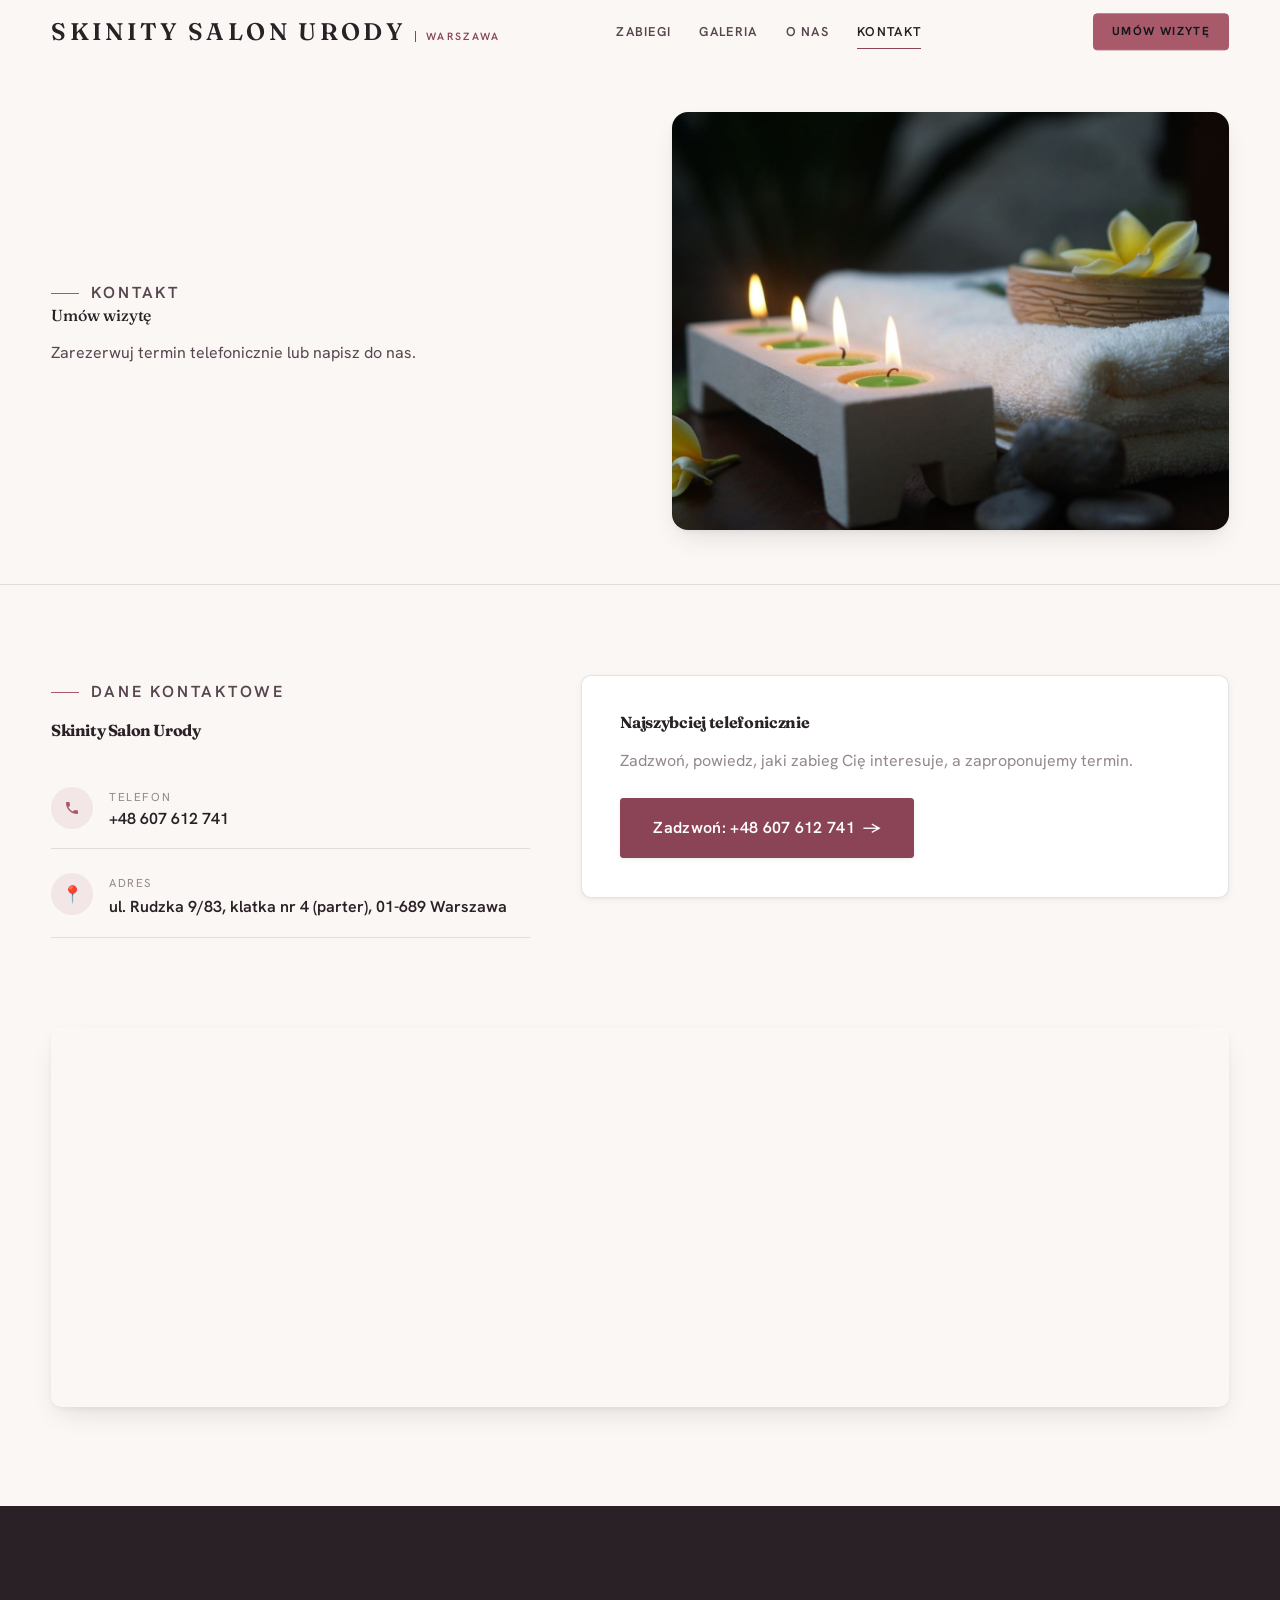
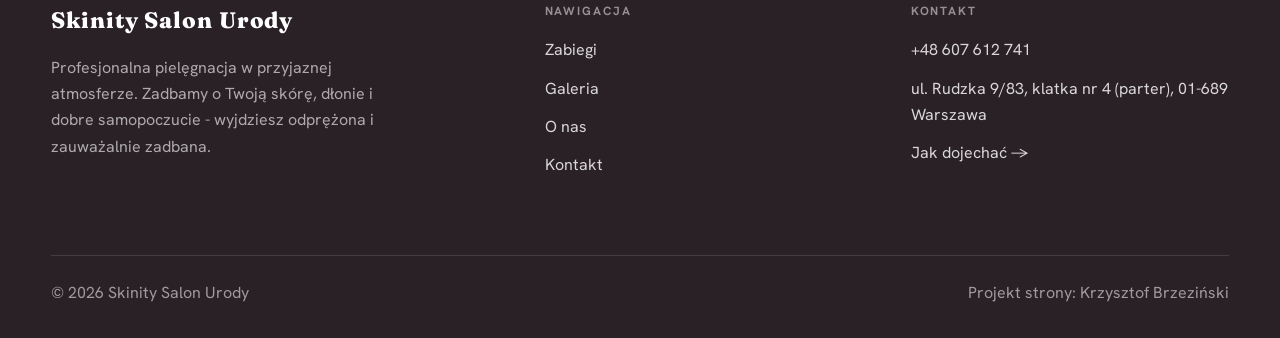
==== commit cfec502e: "Podniesienie jakosci tresci: usuniecie przeciekow z innej branzy, realne godziny/opinie/adres z Goog" ====
--- a/kontakt.html
+++ b/kontakt.html
@@ -4,7 +4,7 @@
 <meta charset="UTF-8">
 <meta name="viewport" content="width=device-width, initial-scale=1.0">
 <title>Kontakt - Skinity Salon Urody</title>
-<meta name="description" content="Kontakt Skinity Salon Urody - Warszawa">
+<meta name="description" content="Kontakt Skinity Salon Urody - ul. Rudzka 9/83, klatka nr 4 (parter), 01-689 Warszawa">
 <link rel="preconnect" href="https://fonts.googleapis.com">
 <link rel="preconnect" href="https://fonts.gstatic.com" crossorigin>
 <link href="https://fonts.googleapis.com/css2?family=Fraunces:wght@500;600;700&family=Hanken+Grotesk:wght@400;500;600&display=swap" rel="stylesheet">
@@ -28,11 +28,11 @@
 
 <section class="pagehead pagehead-soft">
   <div class="wrap">
-    <figure class="ph-fig reveal"><img src="img/g14.jpg" alt="Skinity Salon Urody - Porozmawiajmy o Twoim projekcie" loading="lazy"></figure>
+    <figure class="ph-fig reveal"><img src="img/about.jpg" alt="Skinity Salon Urody - Umów wizytę" loading="lazy"></figure>
     <div class="ph-copy reveal">
       <span class="eyebrow">Kontakt</span>
-      <h1>Porozmawiajmy o Twoim projekcie</h1>
-      <p>Odpowiemy na pytania i przygotujemy wycenę.</p>
+      <h1>Umów wizytę</h1>
+      <p>Zarezerwuj termin telefonicznie lub napisz do nas.</p>
     </div>
   </div>
 </section>
@@ -43,14 +43,13 @@
       <h2 style="margin:var(--space-4) 0 var(--space-6)">Skinity Salon Urody</h2>
       <div class="info-list">
         <div class="info-row"><div class="ic"><svg class="ico-tel" width="16" height="16" viewBox="0 0 24 24" fill="none" aria-hidden="true"><path d="M6.6 10.8a15.5 15.5 0 0 0 6.6 6.6l2.2-2.2a1 1 0 0 1 1-.24 11.4 11.4 0 0 0 3.6.58 1 1 0 0 1 1 1V20a1 1 0 0 1-1 1A17 17 0 0 1 3 4a1 1 0 0 1 1-1h3.5a1 1 0 0 1 1 1c0 1.25.2 2.46.58 3.6a1 1 0 0 1-.25 1l-2.23 2.2Z" fill="currentColor"/></svg></div><div><div class="lbl">Telefon</div><a class="val" href="tel:+48607612741">+48 607 612 741</a></div></div>
-        <div class="info-row"><div class="ic">📍</div><div><div class="lbl">Adres</div><div class="val">Warszawa</div></div></div>
-        <div class="info-row"><div class="ic">🕒</div><div><div class="lbl">Godziny</div><div class="val" style="font-weight:500">Umów wizytę telefonicznie lub przez WhatsApp</div></div></div>
+        <div class="info-row"><div class="ic">📍</div><div><div class="lbl">Adres</div><div class="val">ul. Rudzka 9/83, klatka nr 4 (parter), 01-689 Warszawa</div></div></div>
       </div>
     </div>
     <div class="reveal">
       <div class="form">
         <h3 style="margin-bottom:var(--space-4)">Najszybciej telefonicznie</h3>
-        <p class="muted" style="margin-bottom:var(--space-5)">Zadzwoń, opisz pomysł, a my powiemy, co i jak. Bez zobowiązań.</p>
+        <p class="muted" style="margin-bottom:var(--space-5)">Zadzwoń, powiedz, jaki zabieg Cię interesuje, a zaproponujemy termin.</p>
         <a href="tel:+48607612741" class="btn btn-accent" style="justify-content:center">Zadzwoń: +48 607 612 741 <span class="arr">→</span></a>
       </div>
     </div>
@@ -58,7 +57,7 @@
 </section>
 <section style="padding-top:0">
   <div class="wrap reveal">
-    <iframe class="map" title="Skinity Salon Urody - Warszawa" src="https://maps.google.com/maps?q=52.338577%2C20.8921676&z=15&output=embed" loading="lazy" referrerpolicy="no-referrer-when-downgrade"></iframe>
+    <iframe class="map" title="Skinity Salon Urody - Warszawa" src="https://maps.google.com/maps?q=Skinity%20Salon%20Urody%20Warszawa&z=15&output=embed" loading="lazy" referrerpolicy="no-referrer-when-downgrade"></iframe>
   </div>
 </section>
 
@@ -79,7 +78,8 @@
       <div class="foot-col">
         <h4>Kontakt</h4>
         <a href="tel:+48607612741">+48 607 612 741</a>
-        <p>Warszawa</p>
+        <p>ul. Rudzka 9/83, klatka nr 4 (parter), 01-689 Warszawa</p>
+        <a href="https://maps.google.com/?cid=563069373959085023&g_mp=CiVnb29nbGUubWFwcy5wbGFjZXMudjEuUGxhY2VzLkdldFBsYWNlEAIYBCAA" target="_blank" rel="noopener">Jak dojechać →</a>
       </div>
     </div>
     <div class="foot-bot">
--- a/assets/styles.css
+++ b/assets/styles.css
@@ -583,15 +583,17 @@
 [style*="about.jpg"]{background-position:68% 52%}
 img[src$="/g2.jpg"]{object-position:38% 50%}
 [style*="g2.jpg"]{background-position:38% 50%}
-img[src$="/g3.jpg"]{object-position:33% 50%}
-[style*="g3.jpg"]{background-position:33% 50%}
-img[src$="/g4.jpg"]{object-position:62% 50%}
-[style*="g4.jpg"]{background-position:62% 50%}
-img[src$="/g6.jpg"]{object-position:58% 45%}
-[style*="g6.jpg"]{background-position:58% 45%}
+img[src$="/g3.jpg"]{object-position:38% 50%}
+[style*="g3.jpg"]{background-position:38% 50%}
+img[src$="/g6.jpg"]{object-position:38% 50%}
+[style*="g6.jpg"]{background-position:38% 50%}
+img[src$="/g7.jpg"]{object-position:63% 45%}
+[style*="g7.jpg"]{background-position:63% 45%}
+img[src$="/g8.jpg"]{object-position:38% 50%}
+[style*="g8.jpg"]{background-position:38% 50%}
 img[src$="/g9.jpg"]{object-position:63% 52%}
 [style*="g9.jpg"]{background-position:63% 52%}
-img[src$="/g12.jpg"]{object-position:58% 52%}
-[style*="g12.jpg"]{background-position:58% 52%}
-img[src$="/g14.jpg"]{object-position:33% 50%}
-[style*="g14.jpg"]{background-position:33% 50%}
+img[src$="/g11.jpg"]{object-position:63% 45%}
+[style*="g11.jpg"]{background-position:63% 45%}
+img[src$="/g12.jpg"]{object-position:67% 50%}
+[style*="g12.jpg"]{background-position:67% 50%}
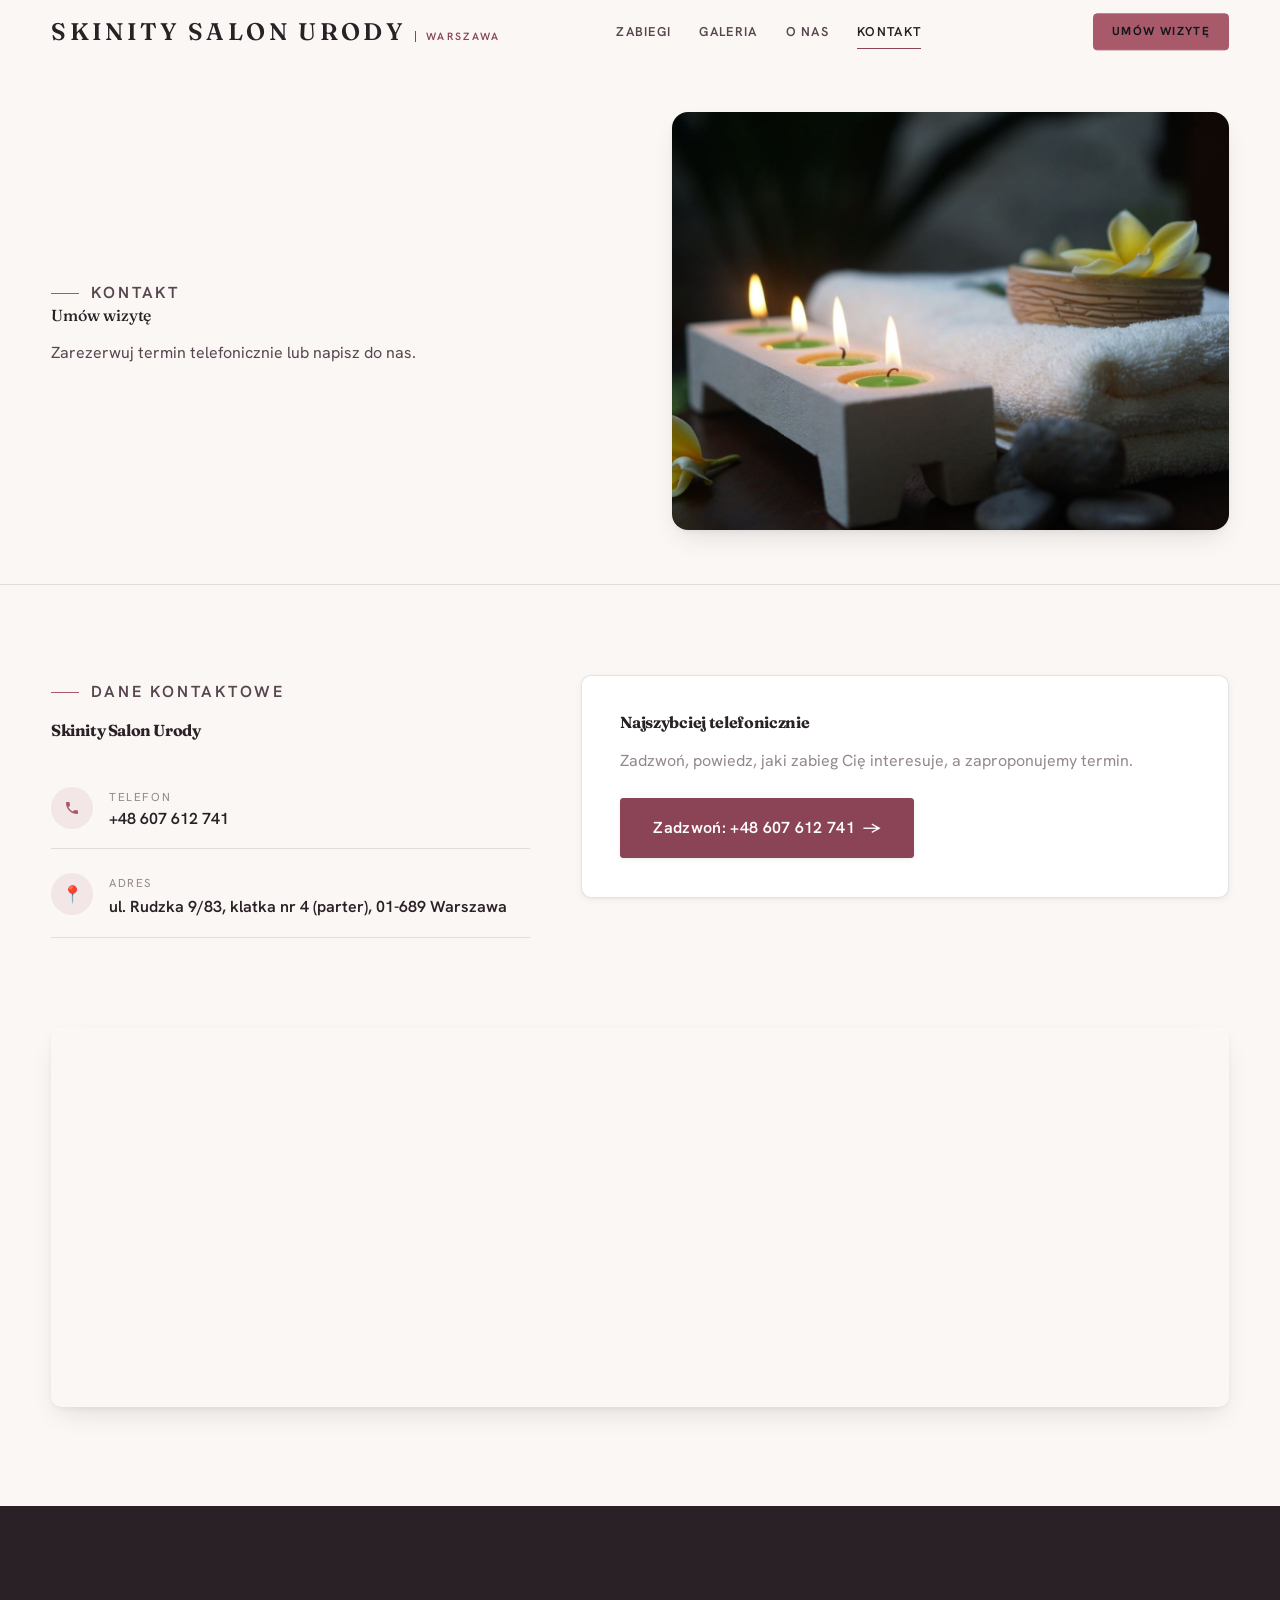
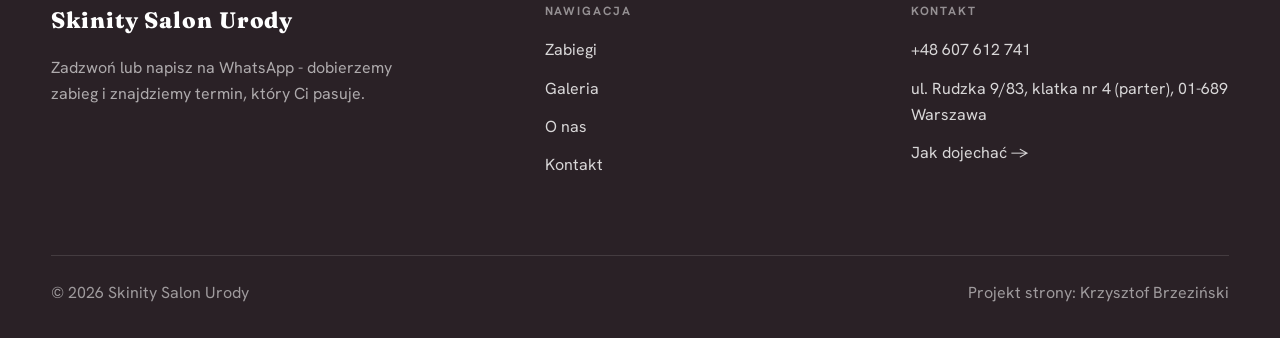
==== commit c685d17f: "Dalsza poprawa jakosci: usuniecie blednie dopasowanych danych Google (ocena/opinie/CID nalezaly do i" ====
--- a/kontakt.html
+++ b/kontakt.html
@@ -66,7 +66,7 @@
     <div class="foot-grid">
       <div class="foot-brand">
         <div class="name">Skinity Salon Urody</div>
-        <p>Profesjonalna pielęgnacja w przyjaznej atmosferze. Zadbamy o Twoją skórę, dłonie i dobre samopoczucie - wyjdziesz odprężona i zauważalnie zadbana.</p>
+        <p>Zadzwoń lub napisz na WhatsApp - dobierzemy zabieg i znajdziemy termin, który Ci pasuje.</p>
       </div>
       <div class="foot-col">
         <h4>Nawigacja</h4>
@@ -79,7 +79,7 @@
         <h4>Kontakt</h4>
         <a href="tel:+48607612741">+48 607 612 741</a>
         <p>ul. Rudzka 9/83, klatka nr 4 (parter), 01-689 Warszawa</p>
-        <a href="https://maps.google.com/?cid=563069373959085023&g_mp=CiVnb29nbGUubWFwcy5wbGFjZXMudjEuUGxhY2VzLkdldFBsYWNlEAIYBCAA" target="_blank" rel="noopener">Jak dojechać →</a>
+        <a href="https://www.google.com/maps/search/?api=1&query=Skinity+Salon+Urody+Rudzka+9%2F83+Warszawa" target="_blank" rel="noopener">Jak dojechać →</a>
       </div>
     </div>
     <div class="foot-bot">
